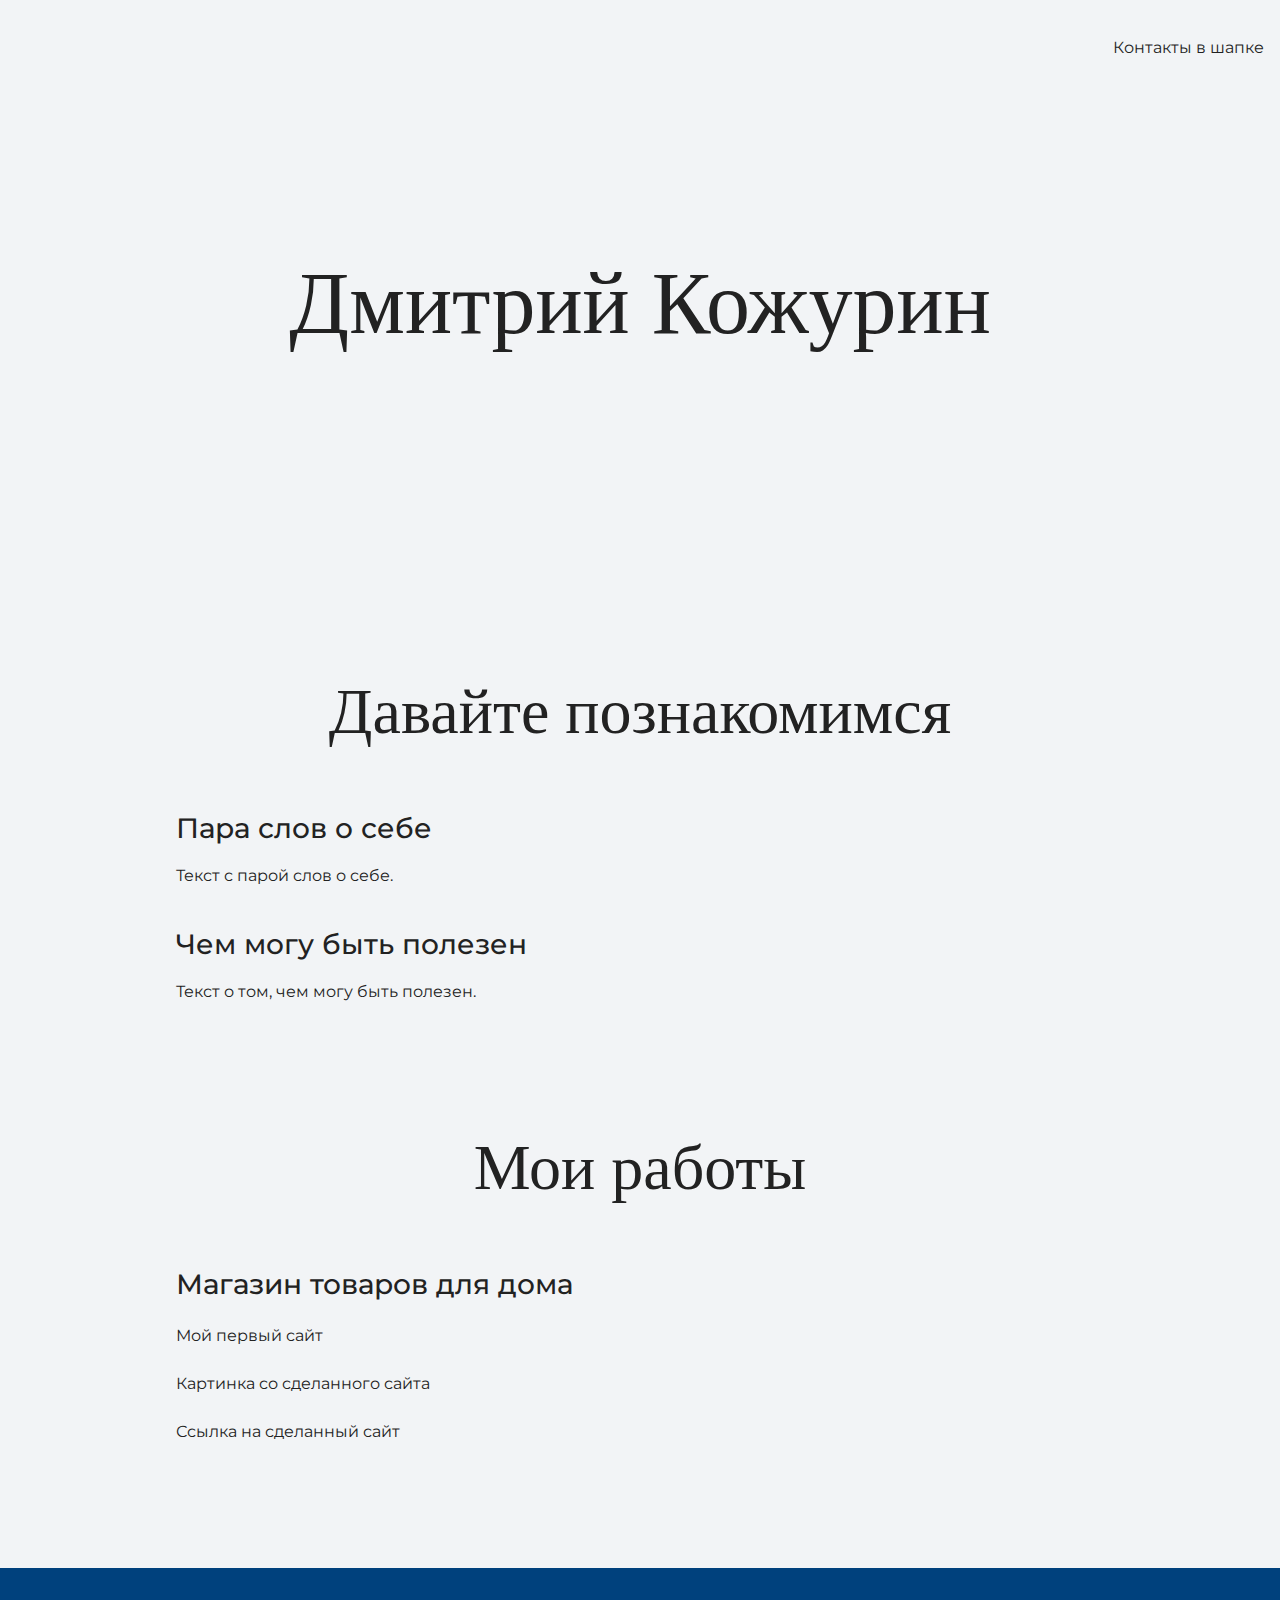
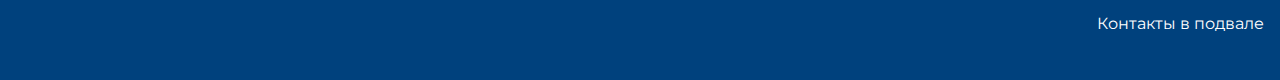
==== index.html @ 7f00d4f4 "кменьшение отступа между блоками" ====
<!DOCTYPE html>
<html lang="ru">

<head>
  <meta charset="UTF-8">
  <link rel="stylesheet" href="style.css">
  <link
    href="https://fonts.googleapis.com/css?family=Montserrat:400,500,700|Old+Standard+TT&display=swap&subset=cyrillic"
    rel="stylesheet">
  <title>jetdim</title>
</head>

<body>
  <header class="page-header">
    <div class="container">Контакты в шапке</div>
  </header>

  <section class="hero-image">
    <div class="container">
      <h1 class="heading">Дмитрий Кожурин</h1>
    </div>
  </section>

  <section class="intro">
    <div class="container">
      <h2 class="subheading">Давайте познакомимся</h2>
      <h3>Пара слов о себе</h3>
      <p>Текст с парой слов о себе.</p>
      <h3>Чем могу быть полезен</h3>
      <p>Текст о том, чем могу быть полезен.</p>
    </div>
  </section>

  <section class="portfolio">
    <div class="container">
      <h2 class="subheading">Мои работы</h2>
      <h3>Магазин товаров для дома</h3>
      <p>Мой первый сайт</p>
      <p>Картинка со сделанного сайта</p>
      <p>Ссылка на сделанный сайт</p>
    </div>
  </section>

  <footer class="page-footer">
    <div class="container">Контакты в подвале</div>
  </footer>
</body>

</html>
---- style.css ----
body {
  margin: 0;
  min-width: 960px;
  font-family: "Montserrat", "Helvetica", "Arial", sans-serif;
  font-size: 16px;
  line-height: 32px;
  color: #222222;
  background-color: #f2f4f6;
  background-image: url("img/hero-bg.jpg");
  background-repeat: no-repeat;
  background-position: top center;
}

.container {
  max-width: 928px;
  margin: 0 auto;
  padding: 0 16px;
}

.page-header {
  margin: 0 0 160px;
  padding: 32px 0 32px;
}

.page-header .container,
.page-footer .container {
  max-width: 1408px;
  text-align: right;
}

.page-header a {
  margin-left: 56px;
  color: #288be6;
  text-decoration: none;
  background-repeat: no-repeat;
  background-position: left;
}

.header-email {
  padding-left: 30px;
  background-image: url("img/icon-email-header.svg");
}

.header-phone {
  padding-left: 25px;
  background-image: url("img/icon-phone-header.svg");
}

.hero-image {
  margin-bottom: 320px;
}

.hero-image .container {
  max-width: 1408px;
  text-align: center;
}

.heading {
  margin: 0 0 16px;
  font-family: "Old Standard TT", "Times", "Times New Roman", serif;
  font-size: 88px;
  line-height: 96px;
  font-weight: 400;
}

.hero-image p {
  margin: 0;
  font-size: 32px;
  line-height: 48px;
}

.intro {
  margin: 0 0 120px;
}

.subheading {
  margin: 0 0 56px;
  font-family: "Old Standard TT", "Times", "Times New Roman", serif;
  font-size: 64px;
  line-height: 80px;
  font-weight: 400;
  text-align: center;
}

.user-image {
  margin: 0 0 32px;
  text-align: center;
}

.intro h3,
.portfolio h3 {
  margin: 0 0 12px;
  font-size: 28px;
  line-height: 40px;
  font-weight: 500;
}

.intro p {
  margin: 0 0 32px;
}

.skills-list {
  margin: 0;
  padding: 0;
}

.skills-list dt {
  padding-left: 32px;
  background-repeat: no-repeat;
  background-position: left;
}

.skill-html {
  background-image: url("img/icon-html.svg");
}

.skill-css {
  background-image: url("img/icon-css.svg");
}

.level {
  margin: 4px 0 16px;
  padding: 0;
  height: 14px;
  font-size: 0;
  background-color: #ffffff;
  border: 1px solid #86c3fa;
  border-radius: 8px;
}

.level div {
  margin: 1px;
  height: 12px;
  background-color: #288be6;
  border-radius: 6px;
}

.portfolio {
  margin: 0 0 120px;
}

.projects {
  margin: 0;
  padding: 0;
  list-style: none;
}

.projects li {
  margin: 0 0 80px;
}

.project-image {
  margin: 0 0 24px;
  text-align: center;
}

.projects p {
  margin: 0 0 24px;
}

.button {
  padding: 6px 20px;
  display: inline-block;
  vertical-align: baseline;
  text-decoration: none;
  text-transform: uppercase;
  border-radius: 4px;
  background-color: #288be6;
  color: #ffffff;
}

.page-footer {
  padding: 40px 0;
  background-color: #00417d;
  color: #ffffff;
}

.page-footer a {
  margin-left: 56px;
  color: inherit;
  text-decoration: none;
  background-repeat: no-repeat;
  background-position: left;
}

.footer-email {
  padding-left: 30px;
  background-image: url("img/icon-email-footer.svg");
}

.footer-phone {
  padding-left: 25px;
  background-image: url("img/icon-phone-footer.svg");
}
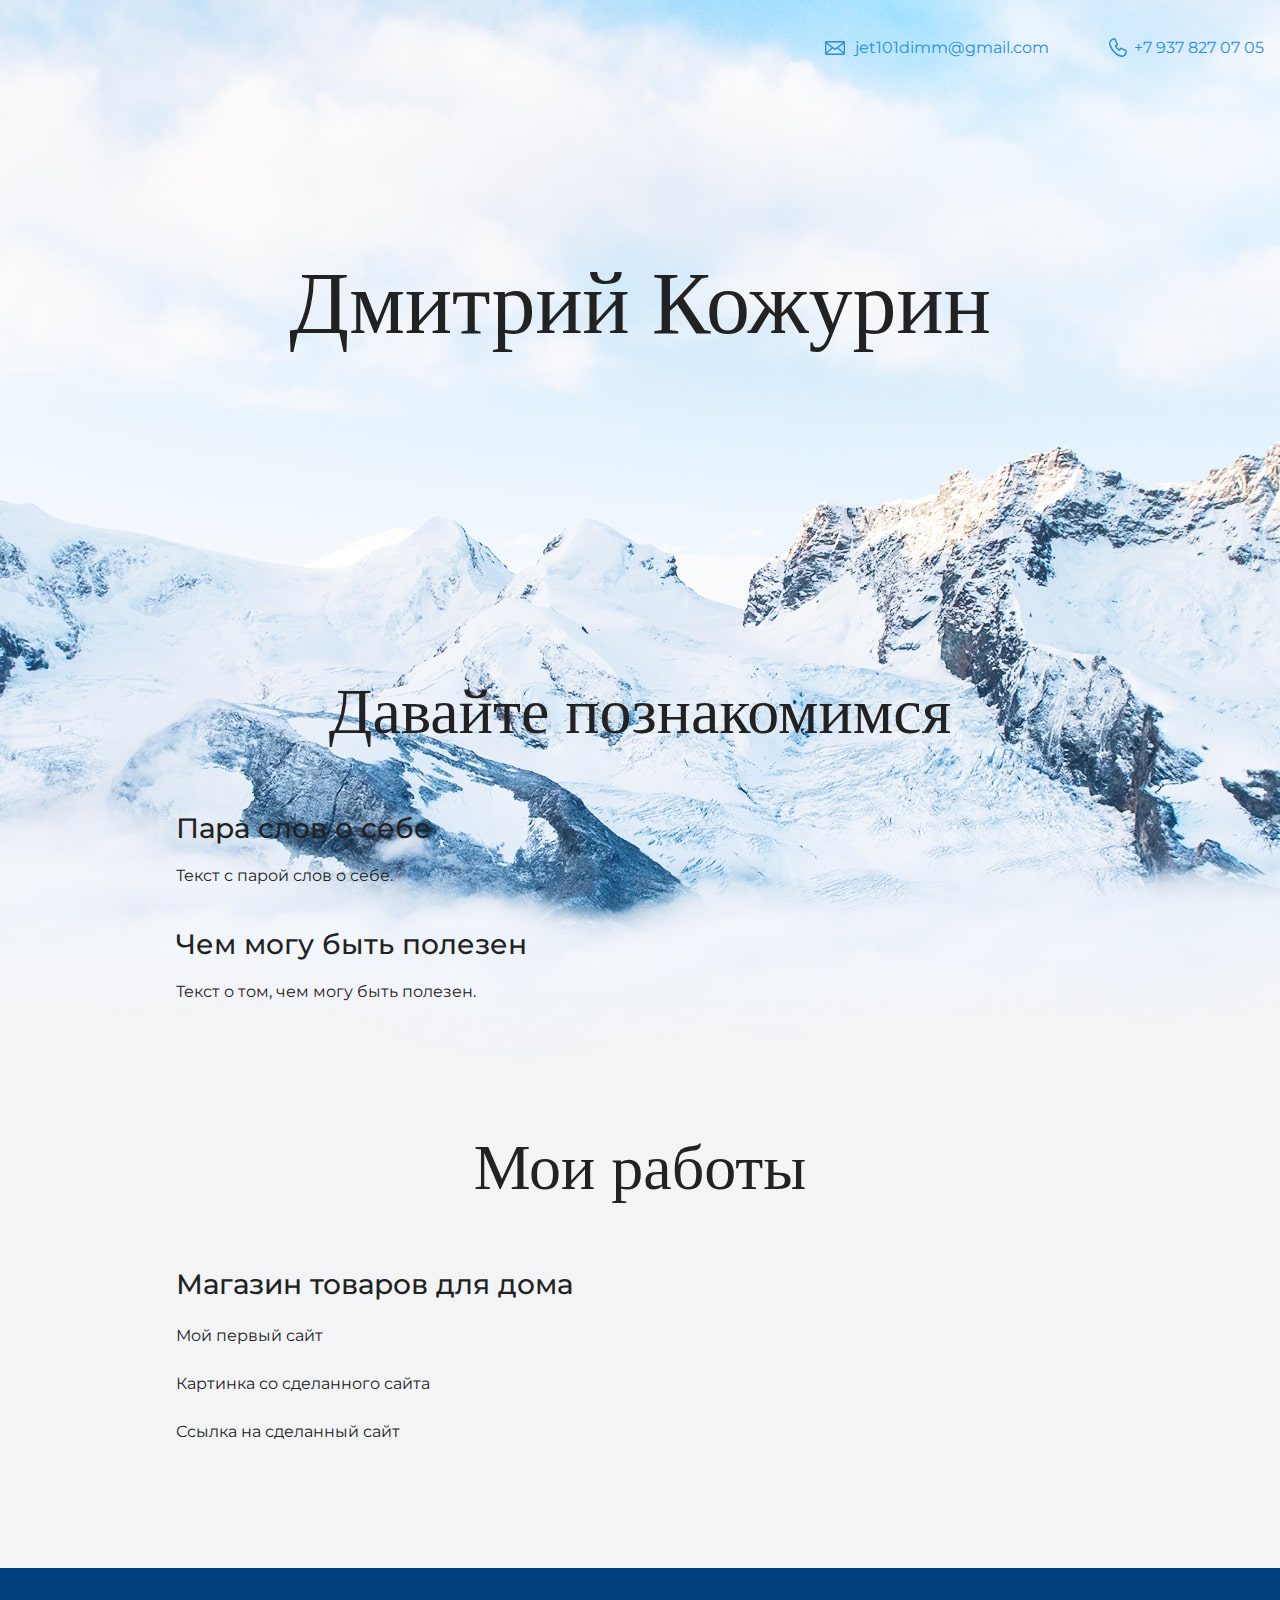
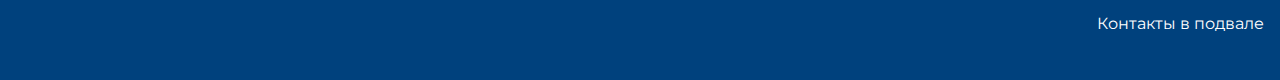
==== commit 36bf67f9: "Дабавил контакты" ====
--- a/index.html
+++ b/index.html
@@ -12,7 +12,8 @@
 
 <body>
   <header class="page-header">
-    <div class="container">Контакты в шапке</div>
+    <div class="container"><a class="header-email" href="jet101dimm@gmail.com">jet101dimm@gmail.com</a>
+      <a class="header-phone" href="tel:+79378270705">+7 937 827 07 05</a></div>
   </header>
 
   <section class="hero-image">
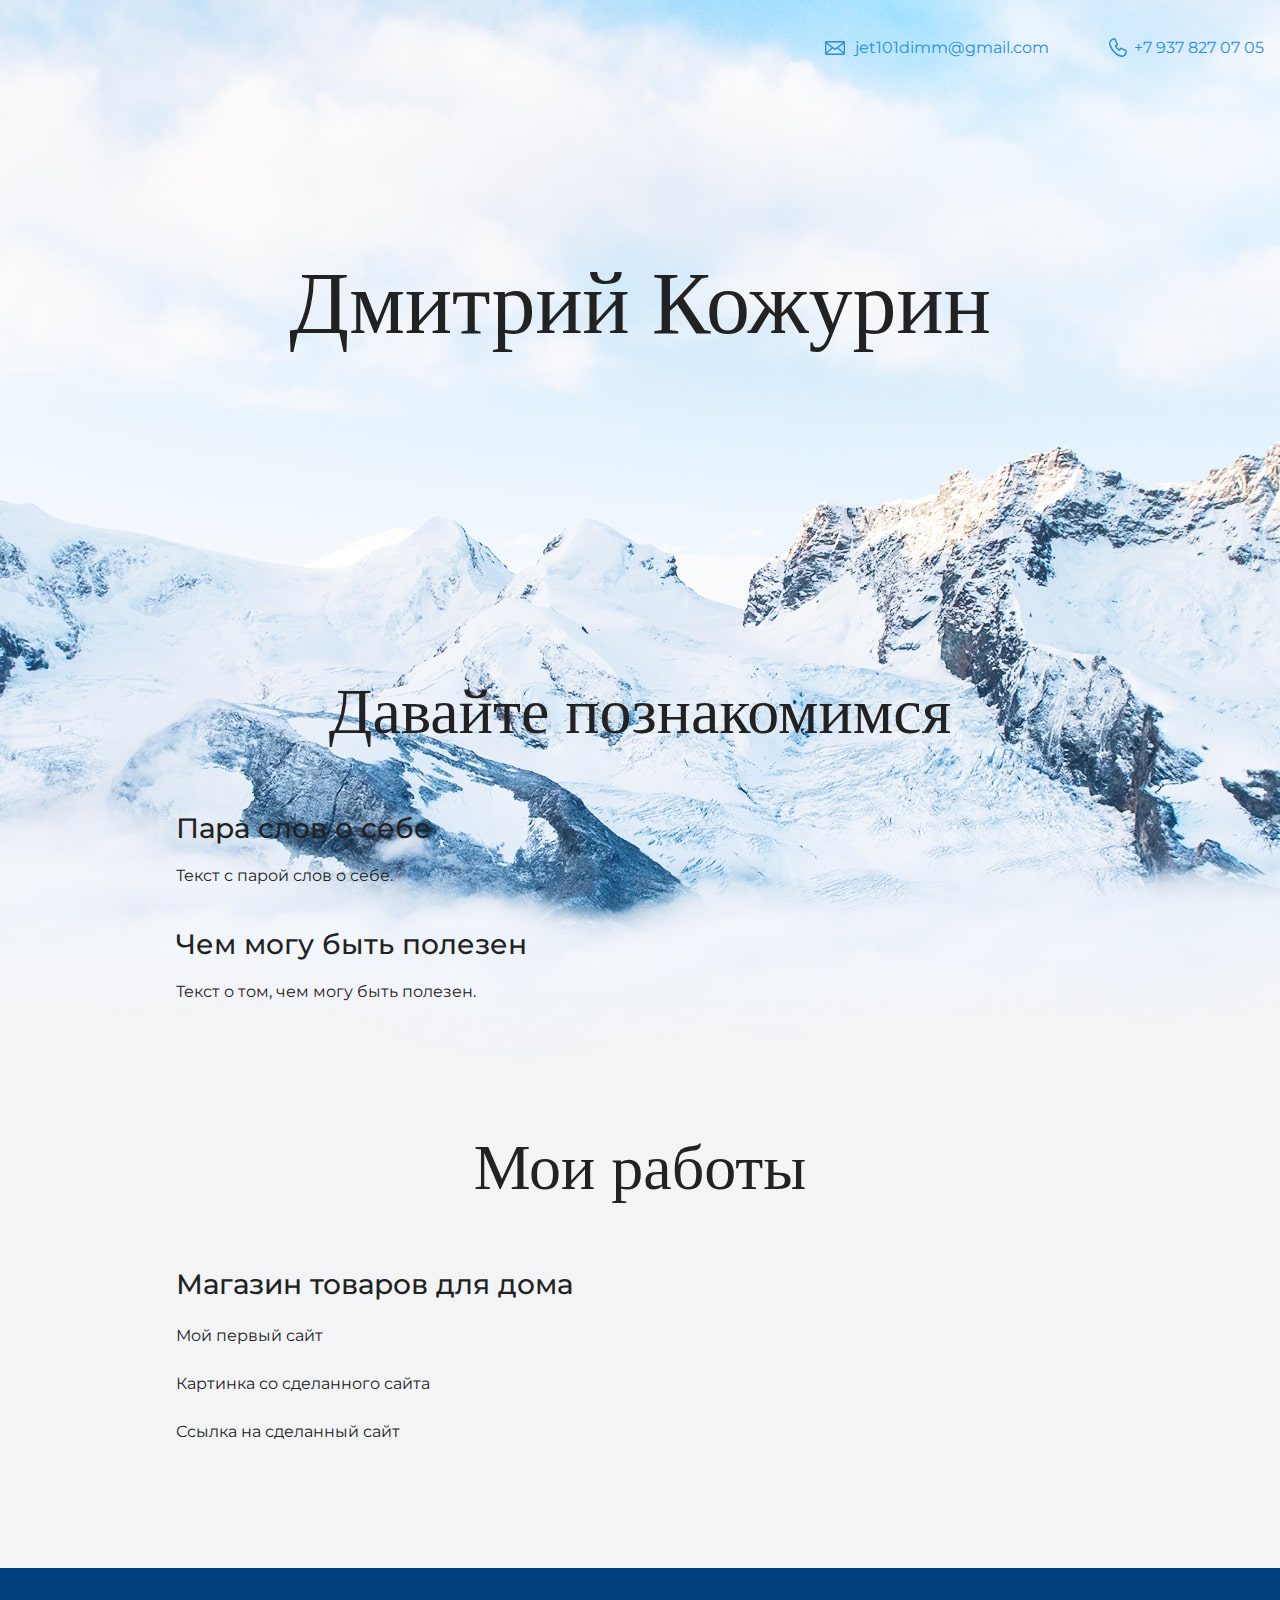
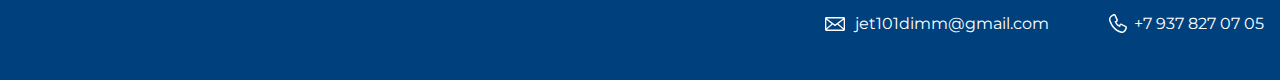
==== commit f6d0c043: "Продублировал коньакты в подвале" ====
--- a/index.html
+++ b/index.html
@@ -43,7 +43,10 @@
   </section>
 
   <footer class="page-footer">
-    <div class="container">Контакты в подвале</div>
+    <div class="container">
+      <a class="footer-email" href="jet101dimm@gmail.com">jet101dimm@gmail.com</a>
+      <a class="footer-phone" href="tel:+79378270705">+7 937 827 07 05</a>
+    </div>
   </footer>
 </body>
 
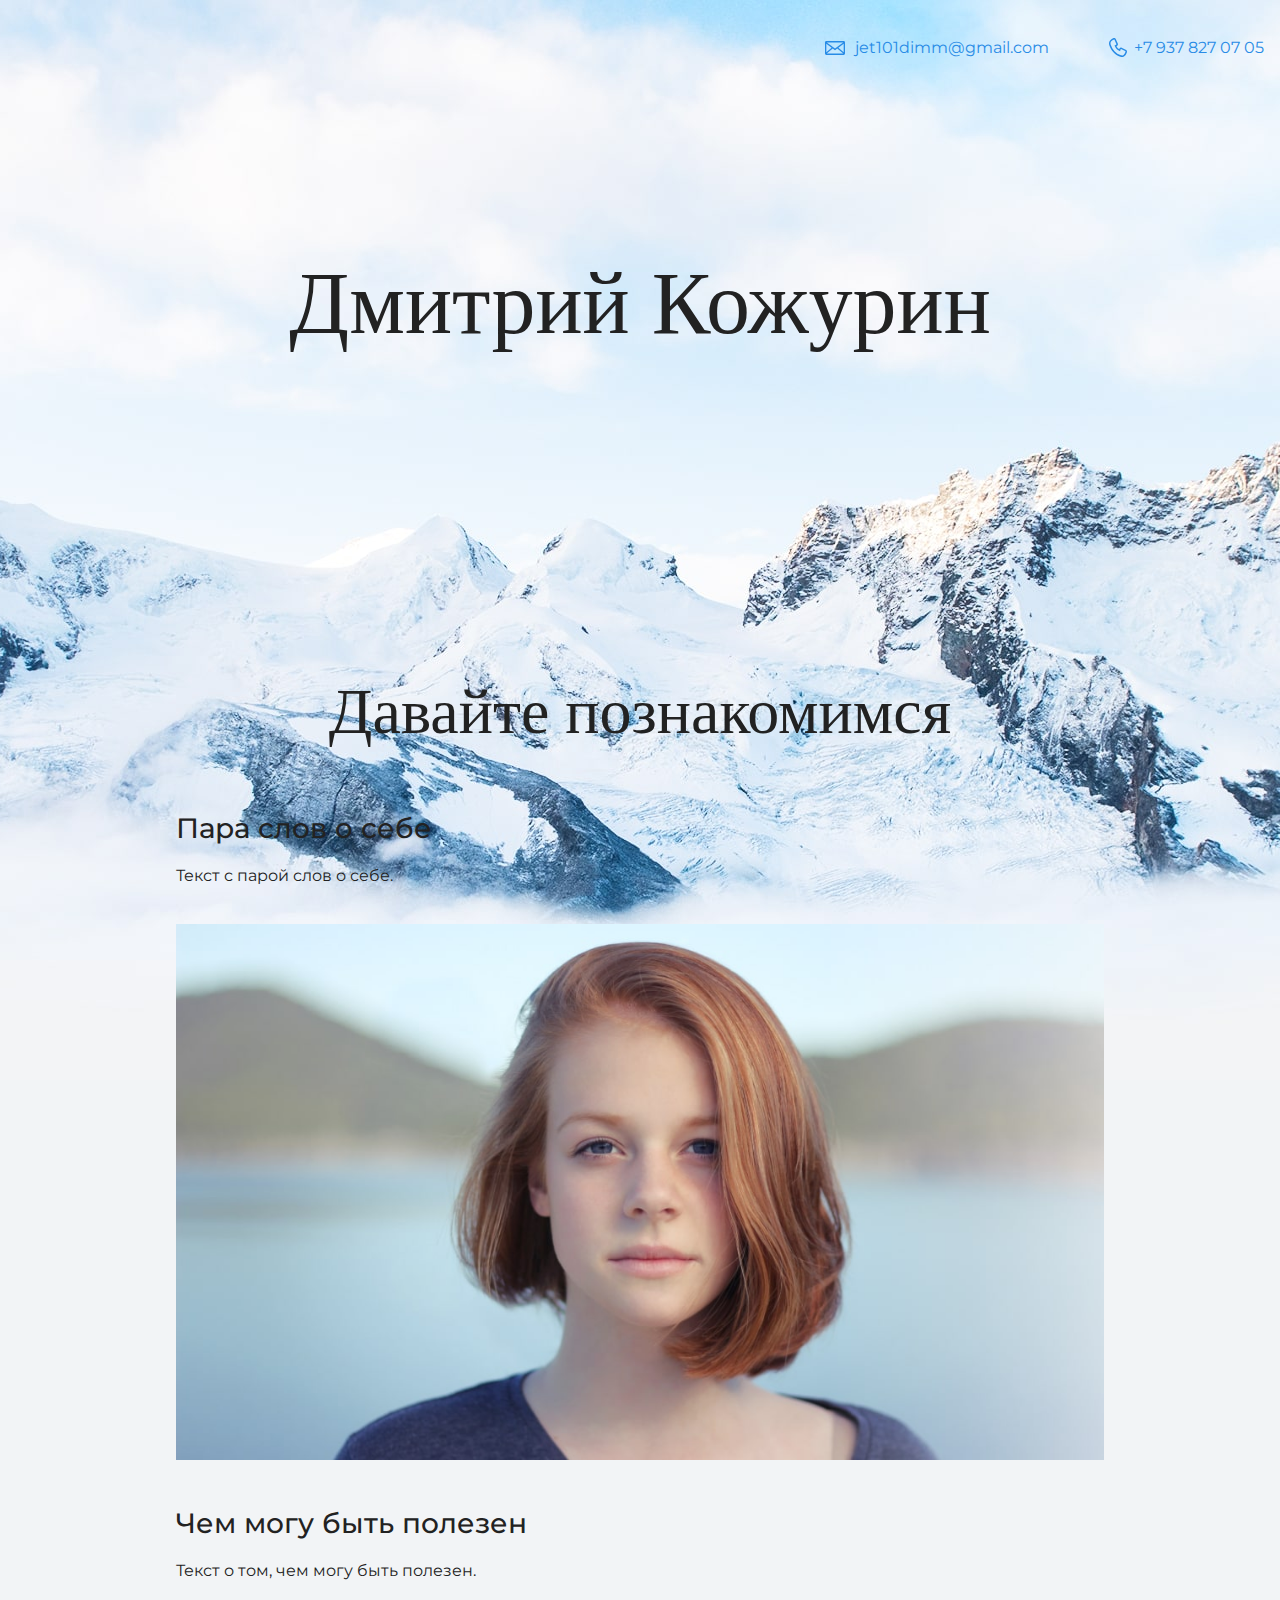
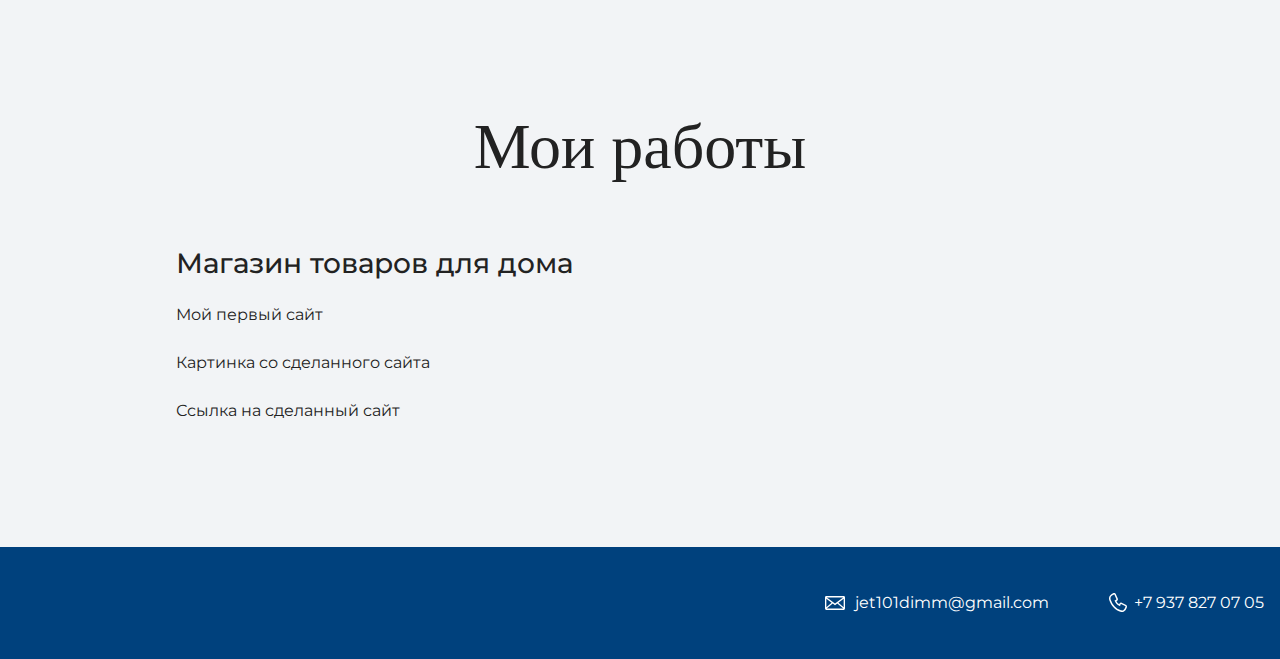
==== commit 2ffd9e63: "Добавил личное фото" ====
--- a/index.html
+++ b/index.html
@@ -27,6 +27,9 @@
       <h2 class="subheading">Давайте познакомимся</h2>
       <h3>Пара слов о себе</h3>
       <p>Текст с парой слов о себе.</p>
+      <figure class="user-image">
+        <img src="files/user.jpg" width="928" height="536" alt="Фотография Дмитрий Кожурина">
+      </figure>
       <h3>Чем могу быть полезен</h3>
       <p>Текст о том, чем могу быть полезен.</p>
     </div>
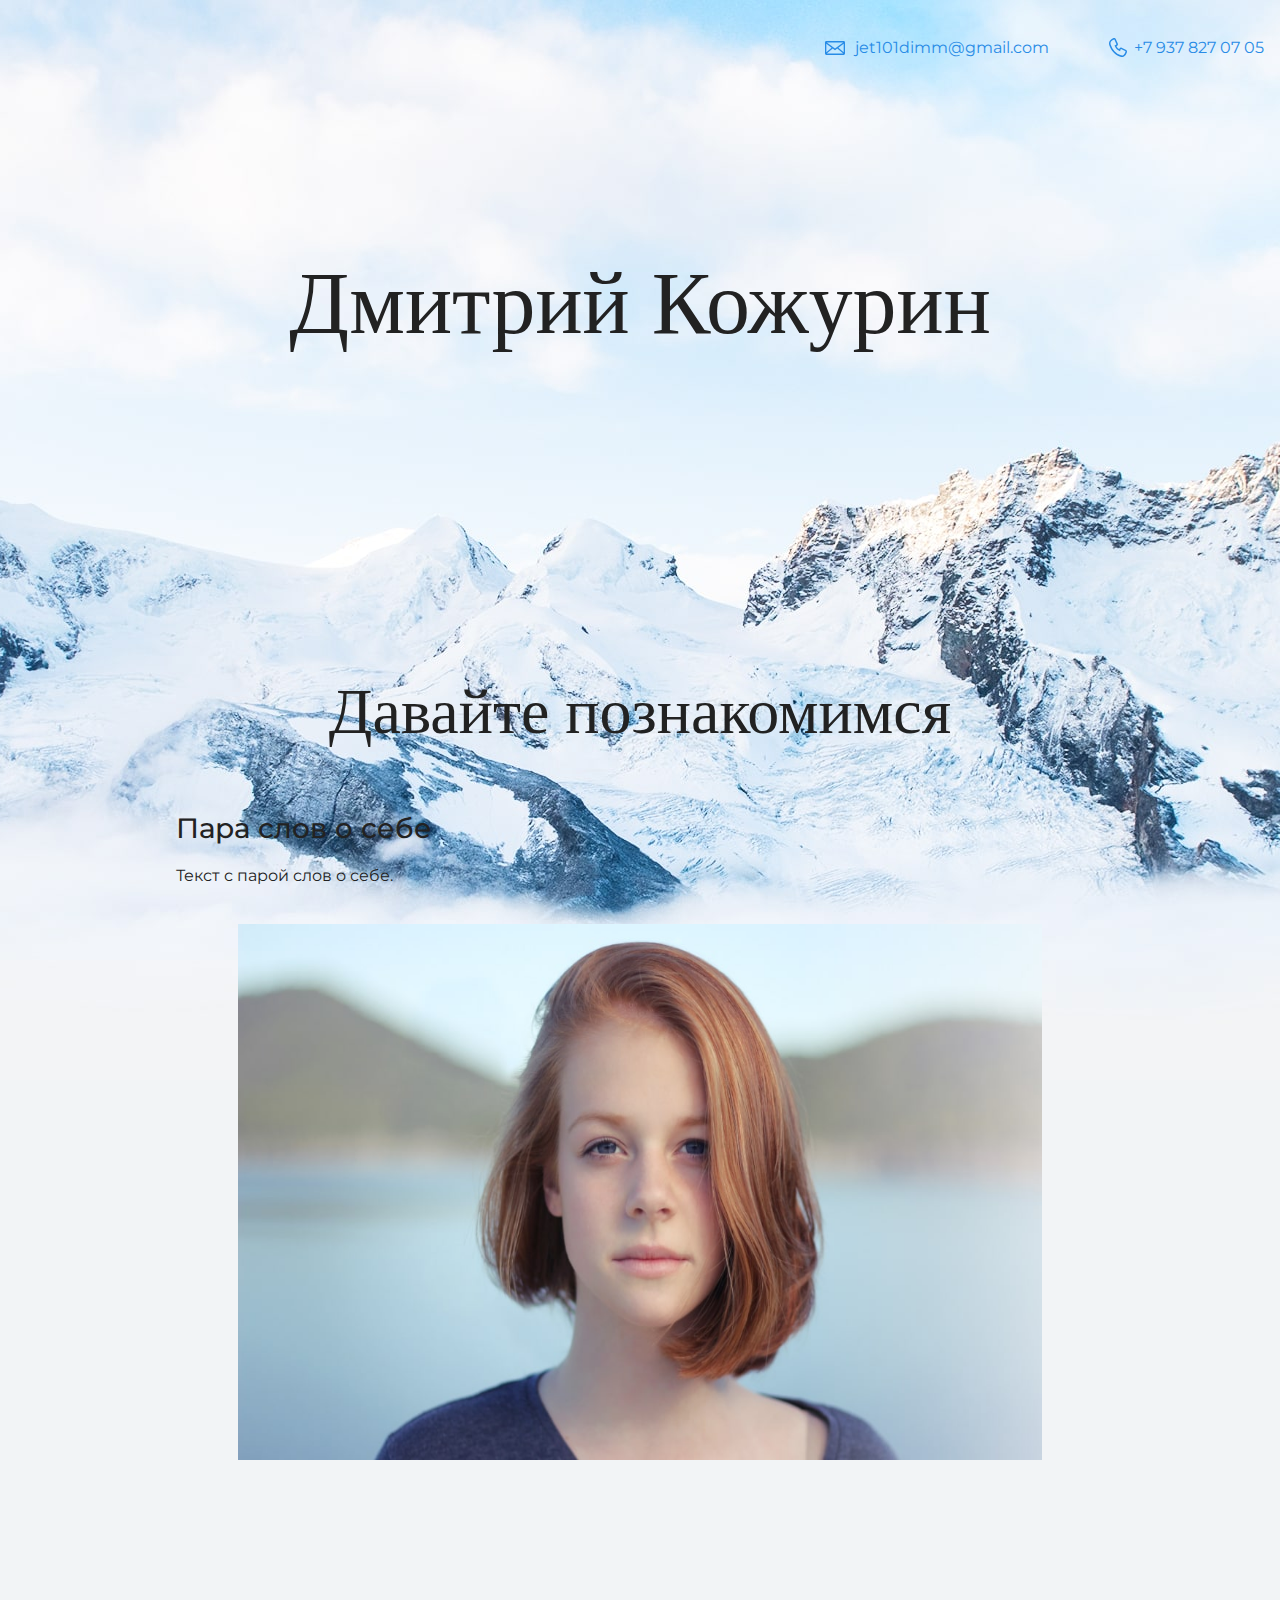
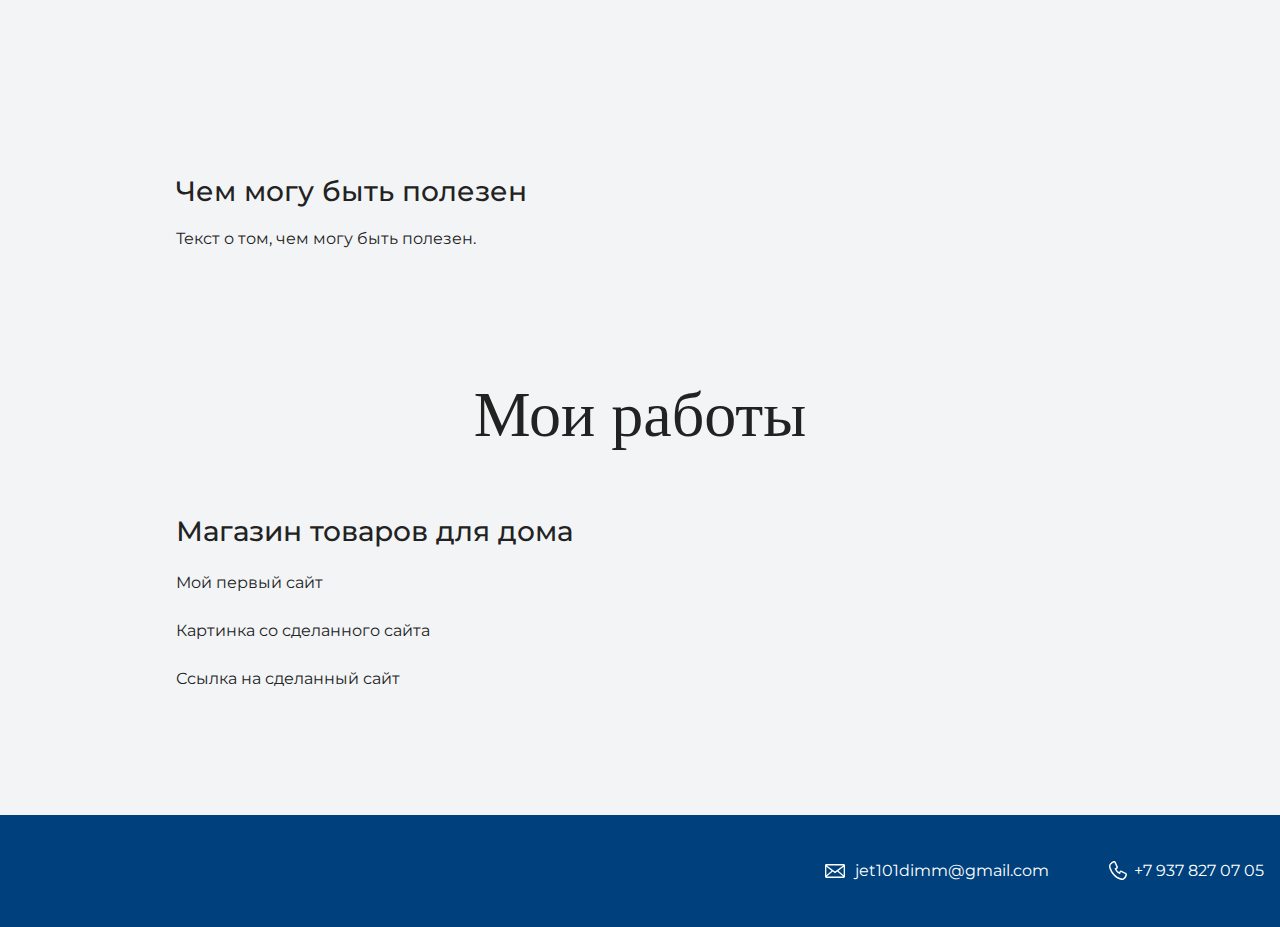
==== commit f5a304d7: "Изменил размеры фото" ====
--- a/index.html
+++ b/index.html
@@ -28,7 +28,7 @@
       <h3>Пара слов о себе</h3>
       <p>Текст с парой слов о себе.</p>
       <figure class="user-image">
-        <img src="files/user.jpg" width="928" height="536" alt="Фотография Дмитрий Кожурина">
+        <img src="files/user.jpg" width="804" height="536" alt="Фотография Дмитрий Кожурина">
       </figure>
       <h3>Чем могу быть полезен</h3>
       <p>Текст о том, чем могу быть полезен.</p>
--- a/style.css
+++ b/style.css
@@ -83,7 +83,7 @@
 }
 
 .user-image {
-  margin: 0 0 32px;
+  margin: 0 0 300px;
   text-align: center;
 }
 
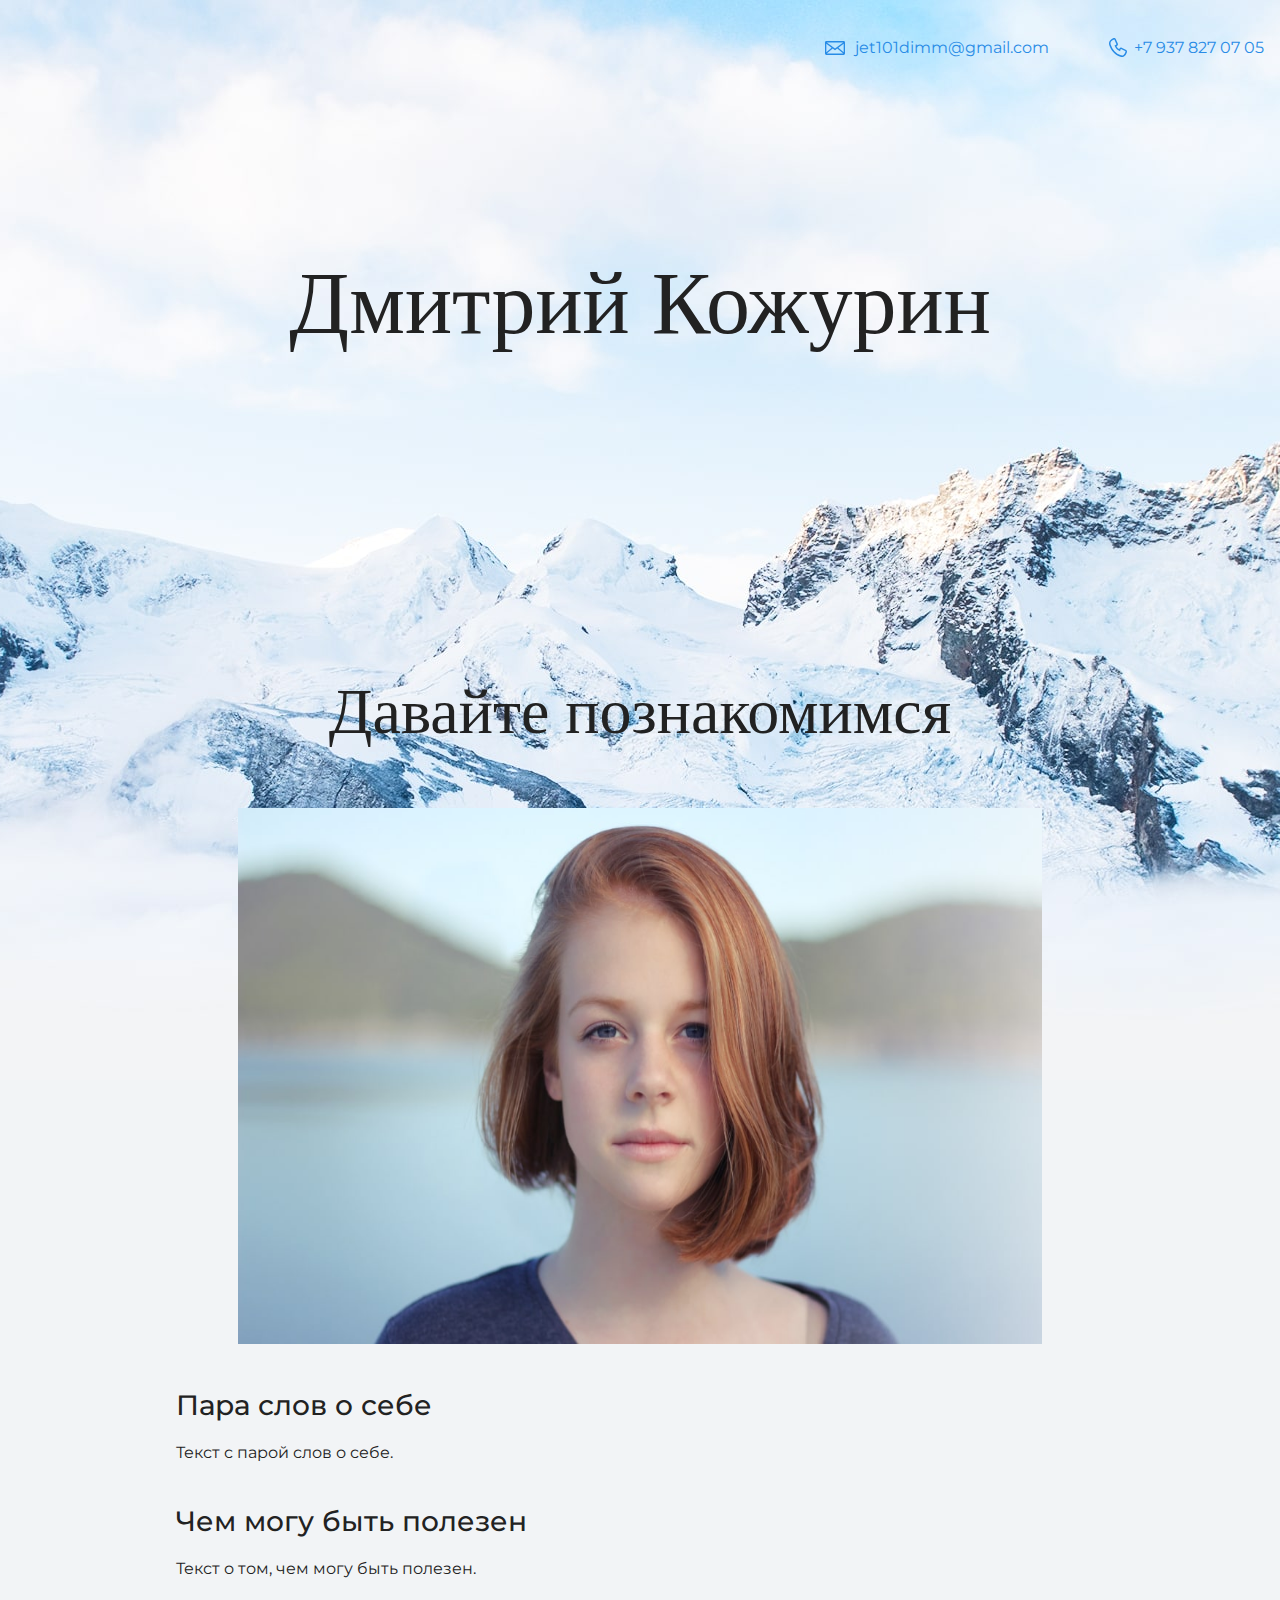
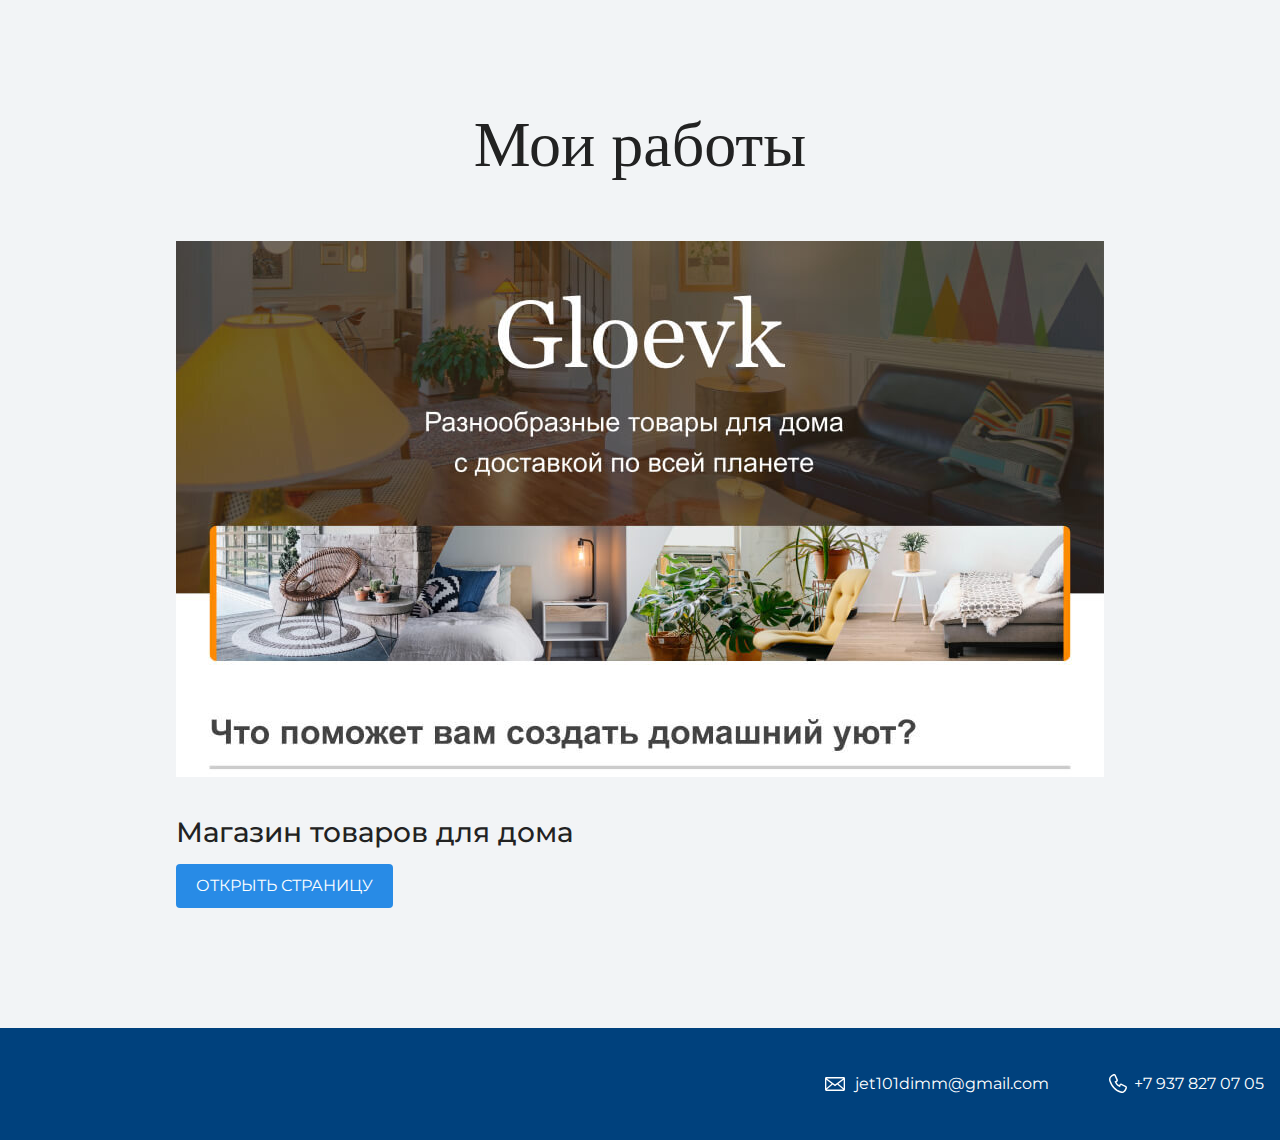
==== commit 8d4e9d9e: "Добавил ссыдки и фото" ====
--- a/index.html
+++ b/index.html
@@ -13,7 +13,8 @@
 <body>
   <header class="page-header">
     <div class="container"><a class="header-email" href="jet101dimm@gmail.com">jet101dimm@gmail.com</a>
-      <a class="header-phone" href="tel:+79378270705">+7 937 827 07 05</a></div>
+      <a class="header-phone" href="tel:+79378270705">+7 937 827 07 05</a>
+    </div>
   </header>
 
   <section class="hero-image">
@@ -25,11 +26,11 @@
   <section class="intro">
     <div class="container">
       <h2 class="subheading">Давайте познакомимся</h2>
-      <h3>Пара слов о себе</h3>
-      <p>Текст с парой слов о себе.</p>
       <figure class="user-image">
         <img src="files/user.jpg" width="804" height="536" alt="Фотография Дмитрий Кожурина">
       </figure>
+      <h3>Пара слов о себе</h3>
+      <p>Текст с парой слов о себе.</p>
       <h3>Чем могу быть полезен</h3>
       <p>Текст о том, чем могу быть полезен.</p>
     </div>
@@ -38,10 +39,11 @@
   <section class="portfolio">
     <div class="container">
       <h2 class="subheading">Мои работы</h2>
+      <figure class="project-image">
+        <img src="files/project.jpg" width="928" height="536" alt="Cайт магазина товаров для дома">
+      </figure>
       <h3>Магазин товаров для дома</h3>
-      <p>Мой первый сайт</p>
-      <p>Картинка со сделанного сайта</p>
-      <p>Ссылка на сделанный сайт</p>
+      <a class="button" href="source/project-gloevk/index.html">Открыть страницу</a>
     </div>
   </section>
 
--- a/style.css
+++ b/style.css
@@ -83,7 +83,7 @@
 }
 
 .user-image {
-  margin: 0 0 300px;
+  margin: 0 0 30px;
   text-align: center;
 }
 
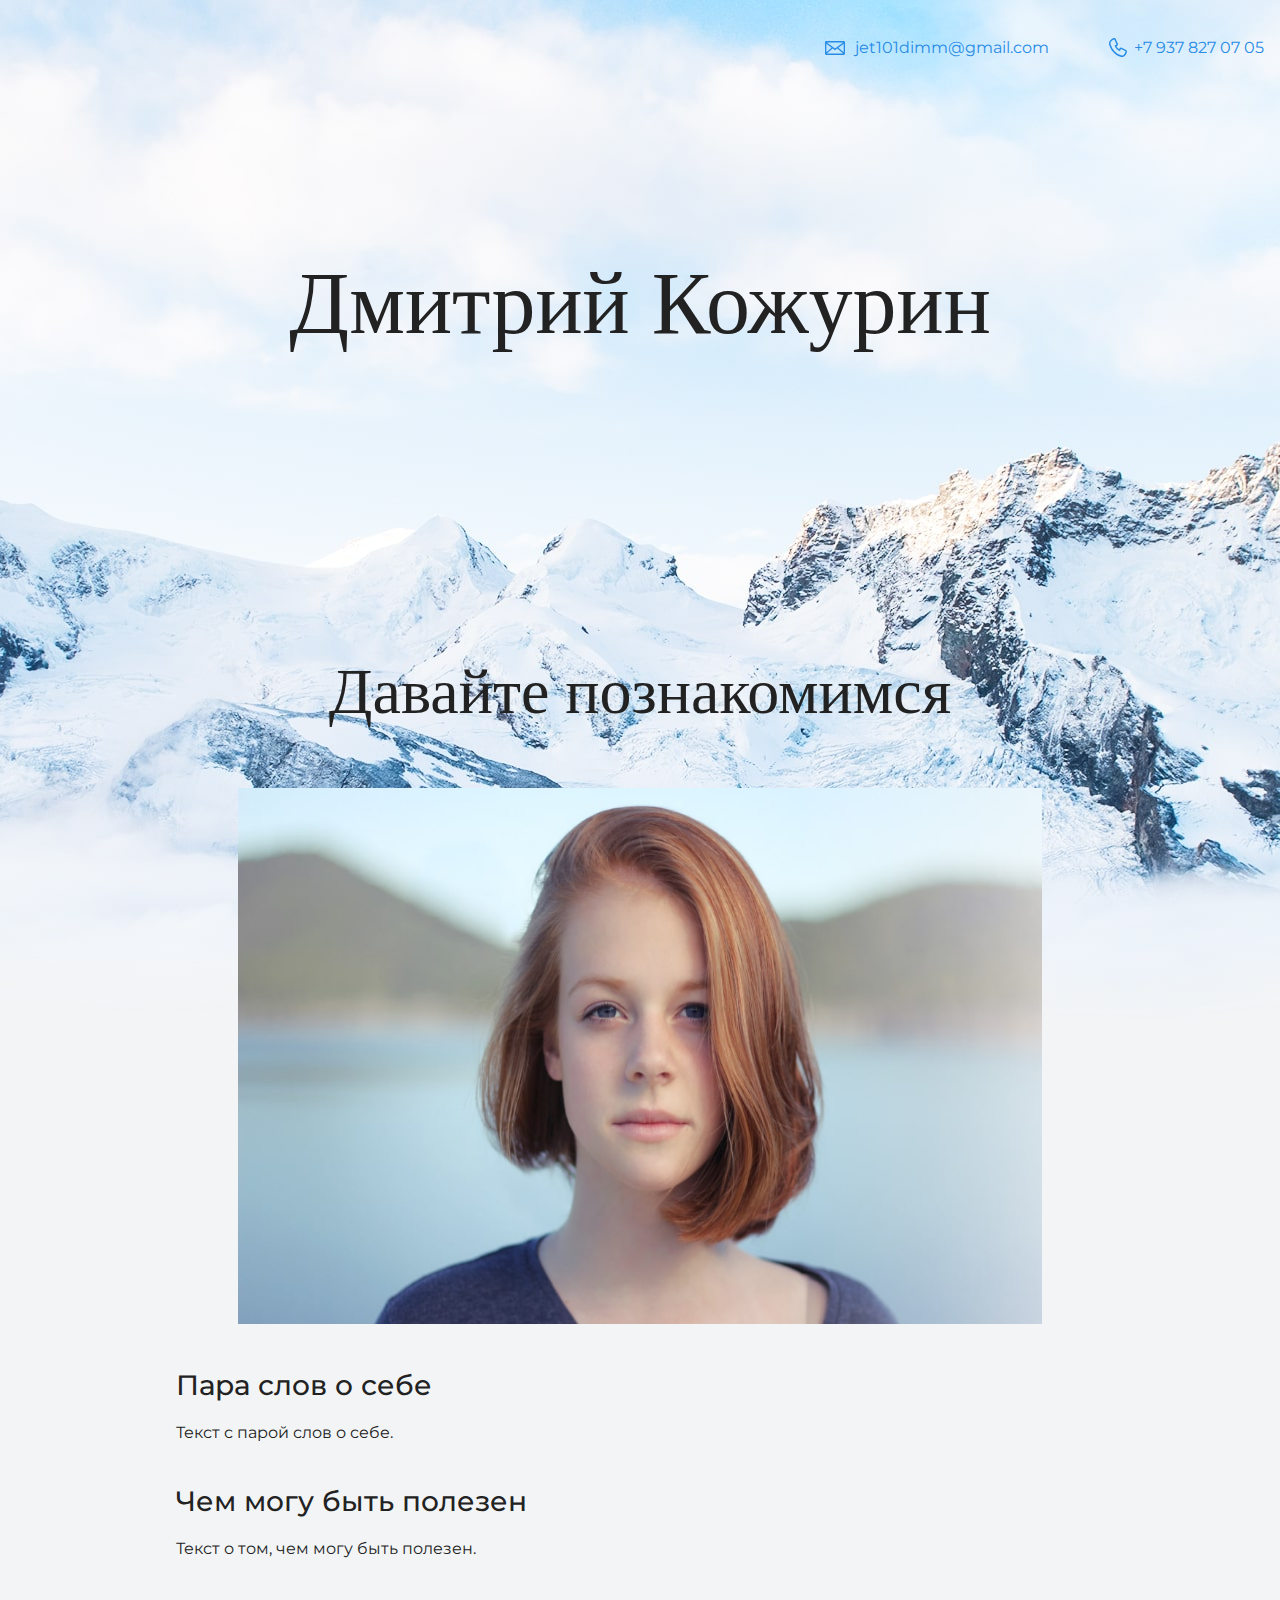
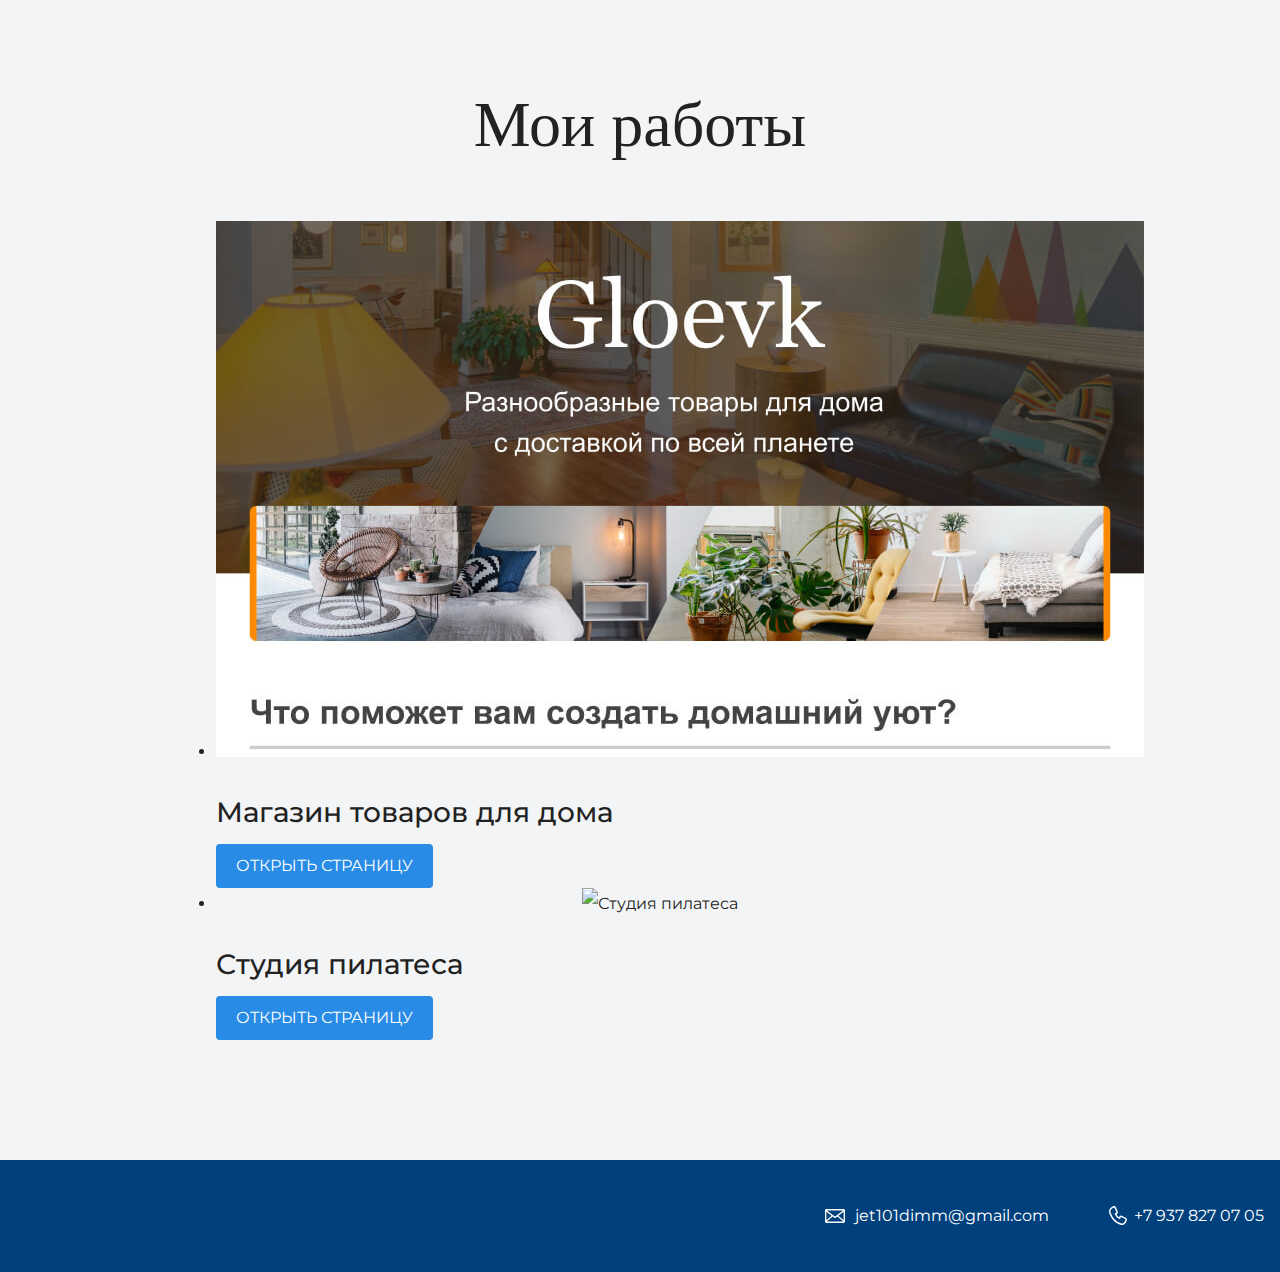
==== commit 4e9d454f: "Изменил ссылку в разделе мои работы" ====
--- a/index.html
+++ b/index.html
@@ -39,11 +39,23 @@
   <section class="portfolio">
     <div class="container">
       <h2 class="subheading">Мои работы</h2>
-      <figure class="project-image">
-        <img src="files/project.jpg" width="928" height="536" alt="Cайт магазина товаров для дома">
-      </figure>
-      <h3>Магазин товаров для дома</h3>
-      <a class="button" href="source/project-gloevk/index.html">Открыть страницу</a>
+      <ul class="portfolio-list">
+        <li class="portfolio-item">
+          <figure class="project-image">
+            <img src="files/project.jpg" width="928" height="536" alt="Cайт магазина товаров для дома">
+          </figure>
+          <h3>Магазин товаров для дома</h3>
+          <a class="button" href="HTML/Solution/index.html">Открыть страницу</a>
+        </li>
+        <li class="portfolio-item">
+          <figure class="project-image">
+            <img src=" / .jpg" width=" " height=" " alt="Студия пилатеса">
+          </figure>
+          <h3>Студия пилатеса</h3>
+          <a class="button" href="HTML/Pilates/index.html">Открыть страницу</a>
+        </li>
+      </ul>
+
     </div>
   </section>
 
--- a/style.css
+++ b/style.css
@@ -70,7 +70,7 @@
 }
 
 .intro {
-  margin: 0 0 120px;
+  margin: -20px 0 120px;
 }
 
 .subheading {
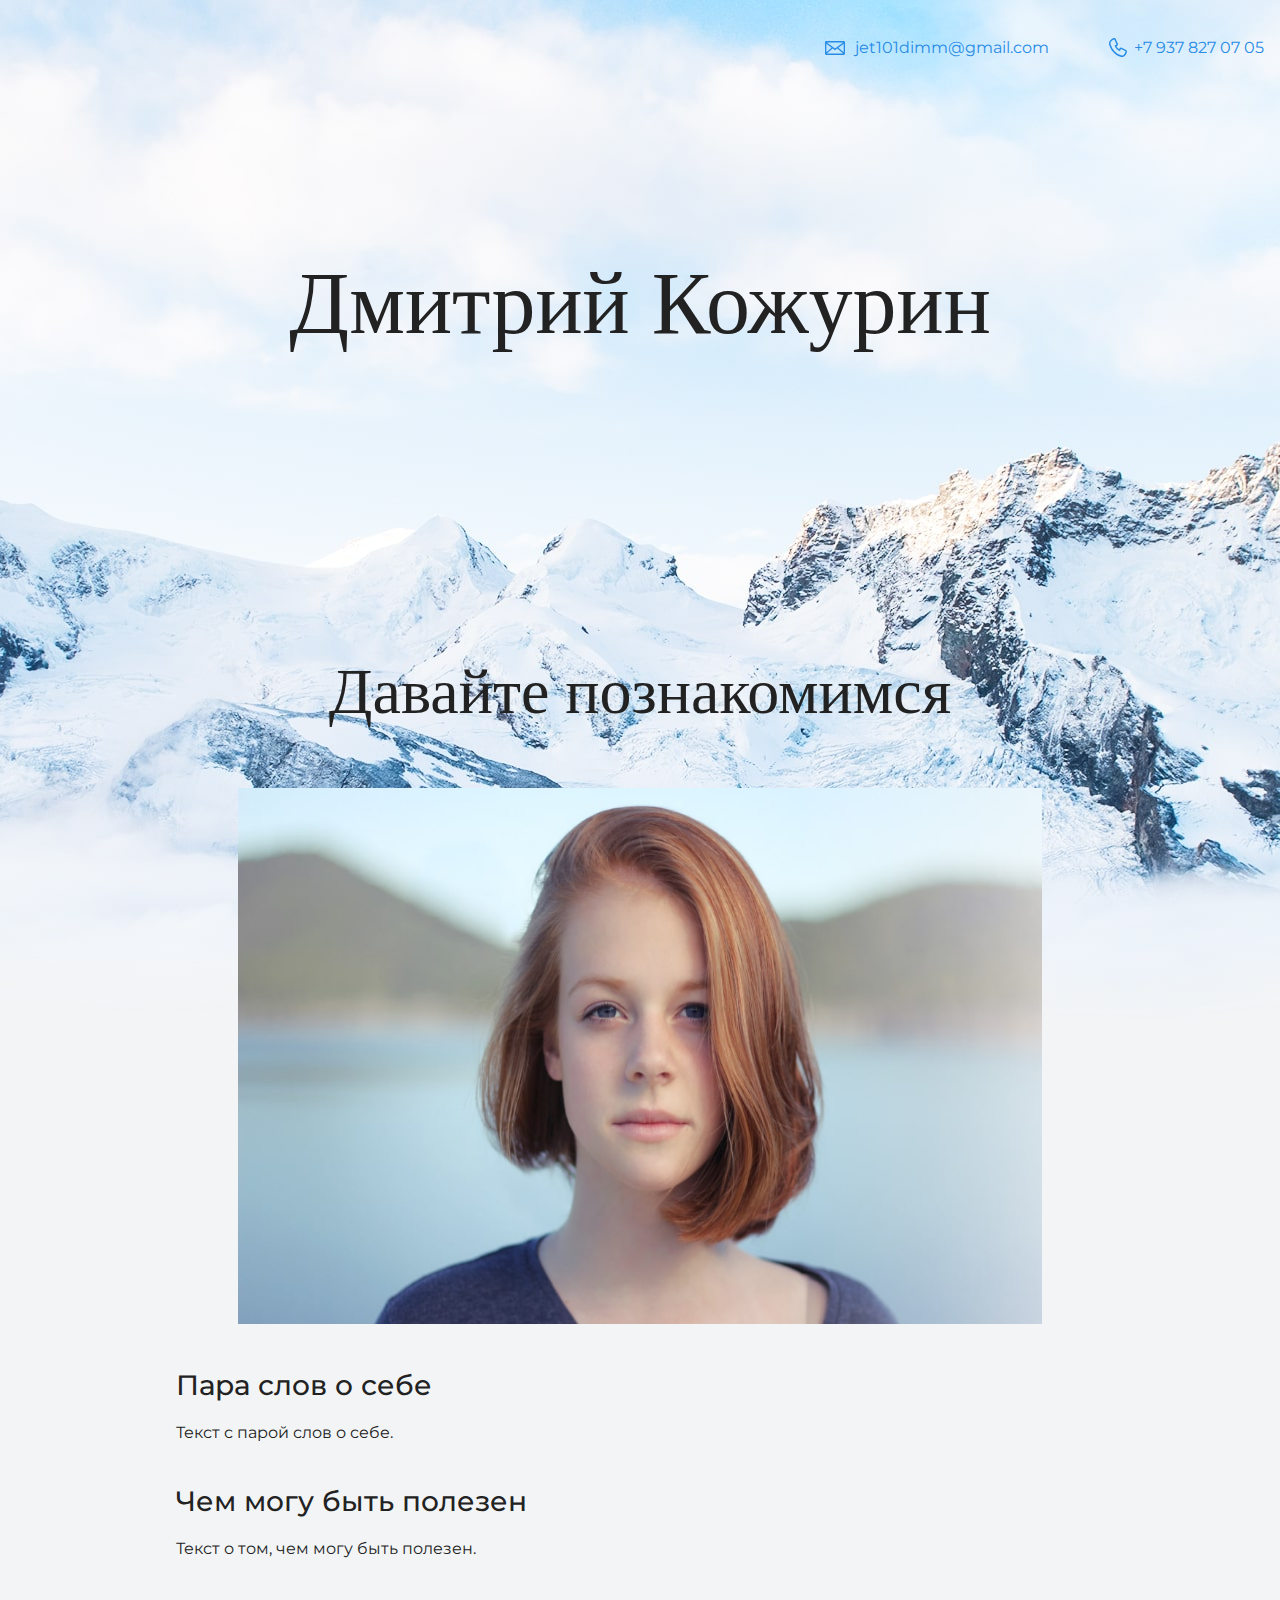
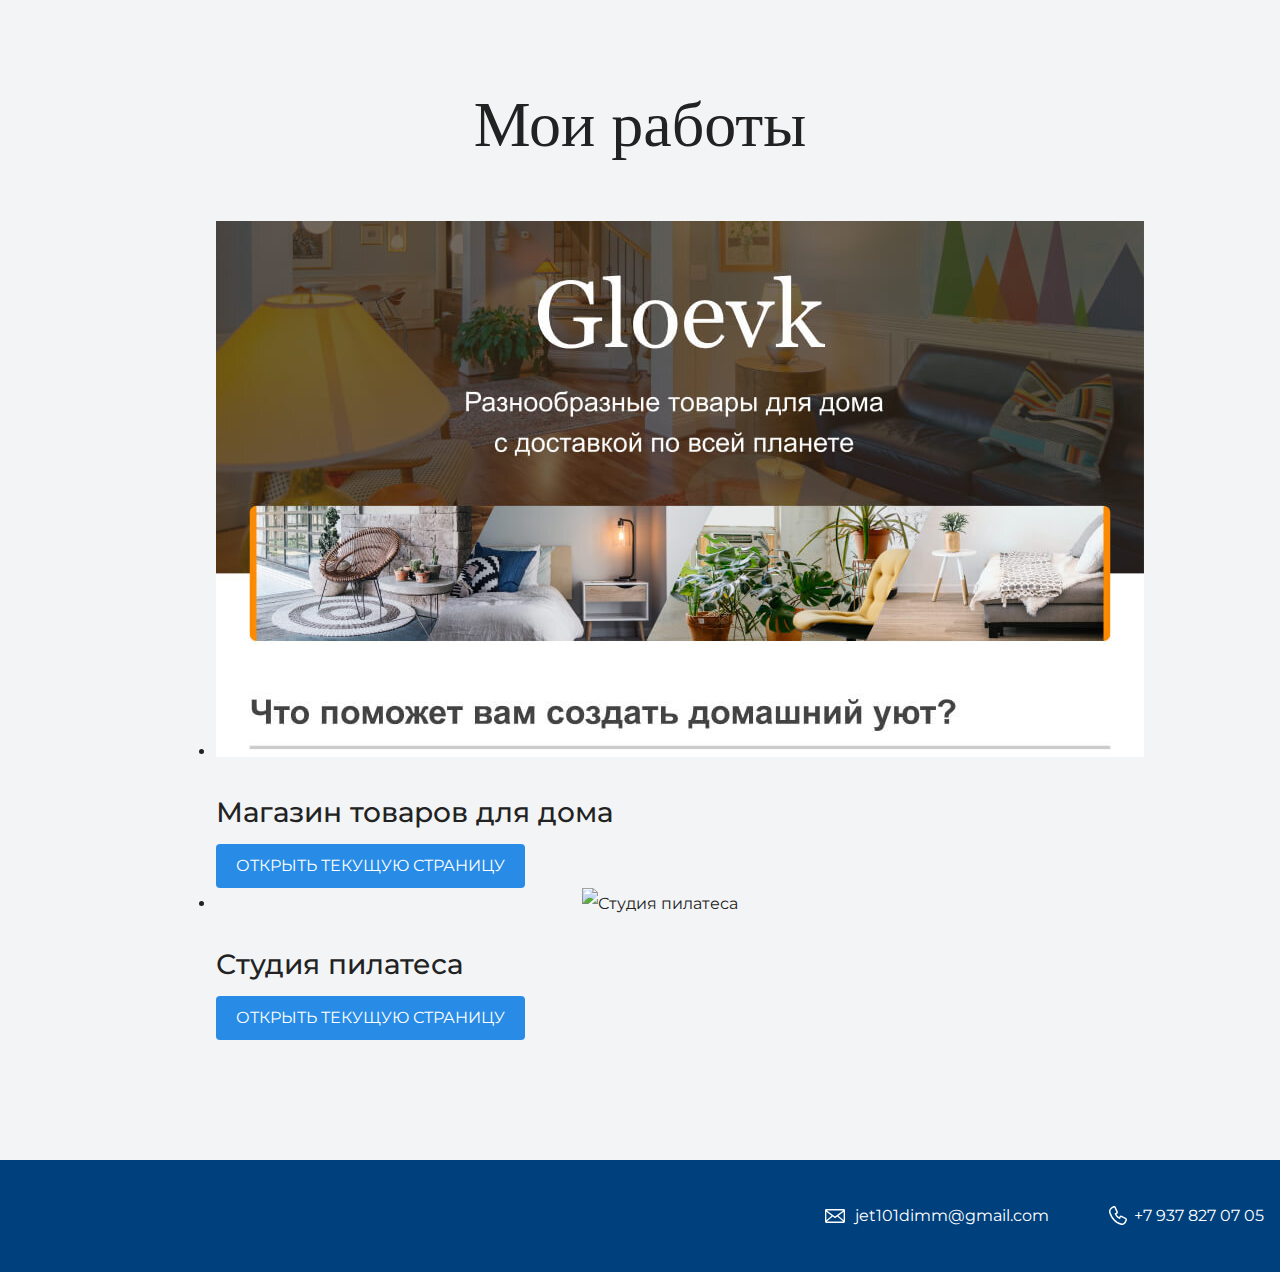
==== commit 8e2e2a26: "Изменил ссылку в разделе мои работы" ====
--- a/index.html
+++ b/index.html
@@ -45,14 +45,14 @@
             <img src="files/project.jpg" width="928" height="536" alt="Cайт магазина товаров для дома">
           </figure>
           <h3>Магазин товаров для дома</h3>
-          <a class="button" href="HTML/Solution/index.html">Открыть страницу</a>
+          <a class="button" href="HTML/Pilates/index.html">Открыть текущую страницу</a>
         </li>
         <li class="portfolio-item">
           <figure class="project-image">
             <img src=" / .jpg" width=" " height=" " alt="Студия пилатеса">
           </figure>
           <h3>Студия пилатеса</h3>
-          <a class="button" href="HTML/Pilates/index.html">Открыть страницу</a>
+          <a class="button" href="source/project-gloevk/index.html">Открыть текущую страницу</a>
         </li>
       </ul>
 
